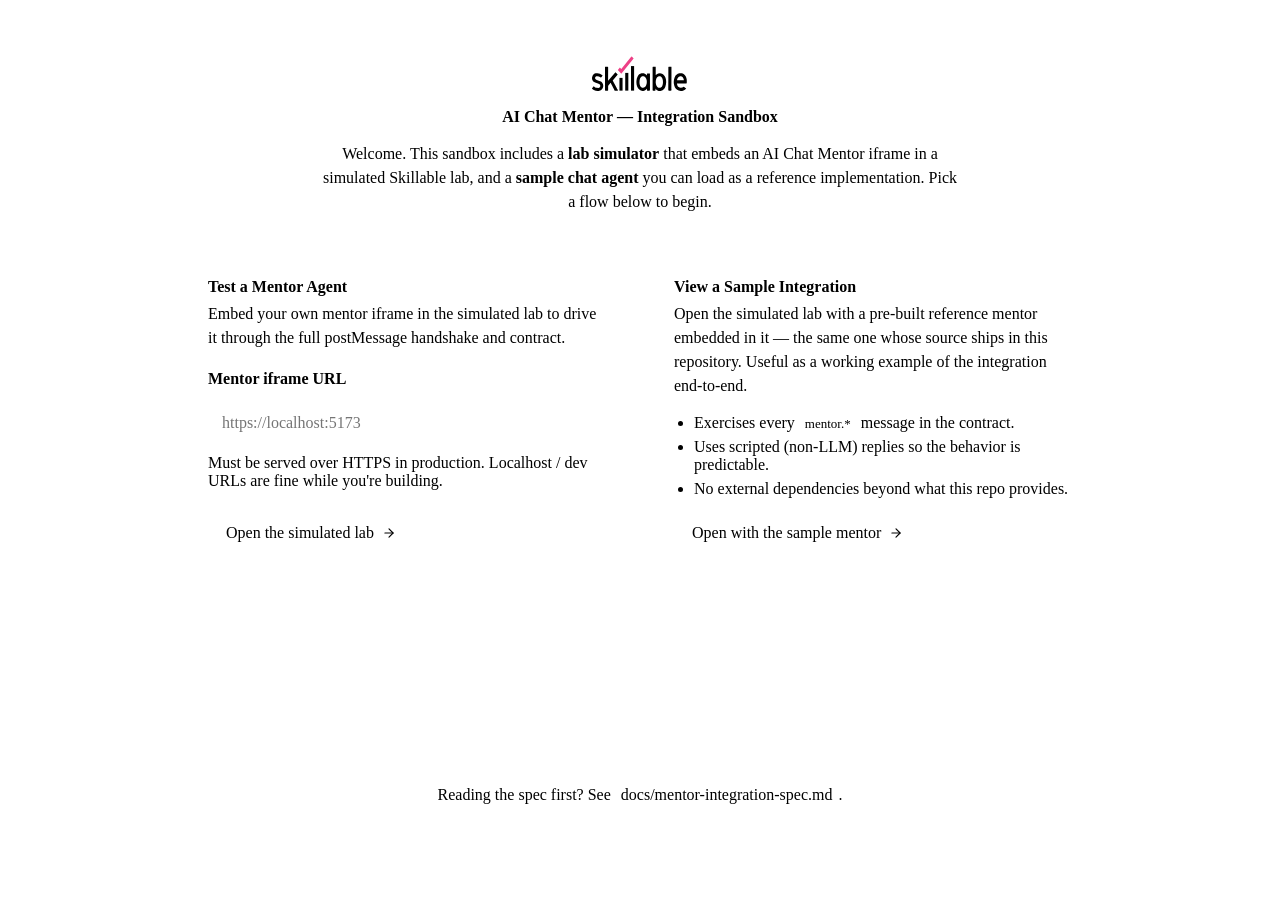
==== src/wwwroot/lab-simulator/lab-simulator.html @ eb8af220 "Initial commit: AI Chat Mentor integration sandbox" ====
<!doctype html>
<html lang="en" data-theme="light">
<head>
  <meta charset="utf-8" />
  <meta name="viewport" content="width=device-width, initial-scale=1" />
  <title>Sample Lab &mdash; AI Chat Mentor Integration Demo</title>

  <link rel="preconnect" href="https://fonts.googleapis.com" />
  <link rel="preconnect" href="https://fonts.gstatic.com" crossorigin />
  <link rel="stylesheet" href="https://fonts.googleapis.com/css2?family=Lora:wght@500;600;700&family=Inter:wght@400;500;600&family=JetBrains+Mono:wght@400;500&display=swap" />

  <link rel="stylesheet" href="../sample-chat-agent/variables-common.css" />
  <link rel="stylesheet" href="lab-simulator.css" />
</head>
<body>
  <div class="lab-shell">

    <!-- ================= TOP BAR ================= -->
    <header class="lab-top">
      <div class="lab-top__left">
        <button type="button" class="lab-top__icon" aria-label="Expand"><svg viewBox="0 0 24 24" width="16" height="16" fill="none" stroke="currentColor" stroke-width="2" stroke-linecap="round" stroke-linejoin="round"><path d="M4 9V4h5"/><path d="M20 9V4h-5"/><path d="M4 15v5h5"/><path d="M20 15v5h-5"/></svg></button>
        <button type="button" class="lab-top__icon" aria-label="Keyboard"><svg viewBox="0 0 24 24" width="16" height="16" fill="none" stroke="currentColor" stroke-width="2" stroke-linecap="round" stroke-linejoin="round"><rect x="2" y="6" width="20" height="12" rx="2"/><path d="M6 10h.01M10 10h.01M14 10h.01M18 10h.01M6 14h12"/></svg></button>
        <button type="button" class="lab-top__icon" aria-label="Clipboard"><svg viewBox="0 0 24 24" width="16" height="16" fill="none" stroke="currentColor" stroke-width="2" stroke-linecap="round" stroke-linejoin="round"><rect x="8" y="3" width="8" height="4" rx="1"/><path d="M8 5H6a2 2 0 0 0-2 2v12a2 2 0 0 0 2 2h12a2 2 0 0 0 2-2V7a2 2 0 0 0-2-2h-2"/></svg></button>

        <nav class="vm-tabs" role="tablist" aria-label="Environments">
          <button type="button" class="vm-tab is-active" role="tab" aria-selected="true">Windows 11</button>
          <button type="button" class="vm-tab"           role="tab" aria-selected="false">Ubuntu 26</button>
        </nav>
      </div>

      <div class="lab-top__right">
        <div class="brand">
          <img class="brand__logo" src="/lab-simulator/skillable-logo.svg" alt="Skillable" width="88" height="33" />
        </div>
        <button type="button" class="exit-lab" id="btn-exit" aria-label="Exit Lab">
          <svg viewBox="0 0 24 24" width="14" height="14" fill="none" stroke="currentColor" stroke-width="2" stroke-linecap="round" stroke-linejoin="round"><line x1="5" y1="5" x2="19" y2="19"/><line x1="19" y1="5" x2="5" y2="19"/></svg>
          <span>Exit Lab</span>
        </button>
      </div>
    </header>

    <!-- ================= BODY ================= -->
    <main class="lab-body">

      <section class="lab-env" aria-label="Live environment">
        <div class="env-canvas" id="env-canvas">
          <!-- Absolute path so this resolves whether served from /lab-simulator/
               or a different mount. A CSS background on .env-canvas acts as
               a fallback while/if the SVG fails to load. -->
          <img src="/lab-simulator/windows-desktop.svg" alt="Windows 11 desktop (mock screenshot)" />
          <div class="env-toast" id="env-toast" role="status" aria-live="polite" hidden>
            <div class="env-toast__title">Sent to environment</div>
            <div class="env-toast__body" id="env-toast-body"></div>
          </div>
        </div>
      </section>

      <div class="lab-splitter" aria-hidden="true"></div>

      <aside class="lab-side" aria-label="Lab side panel">

        <div class="lab-tabs-row">
          <nav class="lab-tabs" role="tablist" aria-label="Lab tabs">
            <button type="button" class="lab-tab is-active" role="tab" aria-selected="true"  aria-controls="tab-instructions" id="tabbtn-instructions" data-tab="instructions">Instructions</button>
            <button type="button" class="lab-tab"           role="tab" aria-selected="false" aria-controls="tab-resources"    id="tabbtn-resources"    data-tab="resources">Resources</button>
            <button type="button" class="lab-tab"           role="tab" aria-selected="false" aria-controls="tab-mentor"       id="tabbtn-mentor"       data-tab="mentor"><span class="lab-tab__label">Mentor</span><span class="tab-badge" id="mentor-badge" hidden>1</span></button>
          </nav>
          <div class="lab-tabs__icons">
            <button type="button" class="icon-btn" id="btn-help"     aria-label="Help"><svg viewBox="0 0 24 24" width="20" height="20" fill="none" stroke="currentColor" stroke-width="2" stroke-linecap="round" stroke-linejoin="round"><circle cx="12" cy="12" r="10"/><path d="M9.09 9a3 3 0 0 1 5.83 1c0 2-3 3-3 3"/><line x1="12" y1="17" x2="12.01" y2="17"/></svg></button>
            <button type="button" class="icon-btn" id="btn-settings" aria-label="Settings"><svg viewBox="0 0 24 24" width="20" height="20" fill="none" stroke="currentColor" stroke-width="2" stroke-linecap="round" stroke-linejoin="round"><circle cx="12" cy="12" r="3"/><path d="M19.4 15a1.65 1.65 0 0 0 .33 1.82l.06.06a2 2 0 0 1-2.83 2.83l-.06-.06a1.65 1.65 0 0 0-1.82-.33 1.65 1.65 0 0 0-1 1.51V21a2 2 0 0 1-4 0v-.09A1.65 1.65 0 0 0 9 19.4a1.65 1.65 0 0 0-1.82.33l-.06.06a2 2 0 0 1-2.83-2.83l.06-.06a1.65 1.65 0 0 0 .33-1.82 1.65 1.65 0 0 0-1.51-1H3a2 2 0 0 1 0-4h.09A1.65 1.65 0 0 0 4.6 9a1.65 1.65 0 0 0-.33-1.82l-.06-.06a2 2 0 0 1 2.83-2.83l.06.06a1.65 1.65 0 0 0 1.82.33H9a1.65 1.65 0 0 0 1-1.51V3a2 2 0 0 1 4 0v.09a1.65 1.65 0 0 0 1 1.51 1.65 1.65 0 0 0 1.82-.33l.06-.06a2 2 0 0 1 2.83 2.83l-.06.06a1.65 1.65 0 0 0-.33 1.82V9a1.65 1.65 0 0 0 1.51 1H21a2 2 0 0 1 0 4h-.09a1.65 1.65 0 0 0-1.51 1z"/></svg></button>
          </div>
        </div>

        <div class="side-body">
          <!-- Instructions: split panel - scrollable body + fixed footer.
               Page body is injected by lab-simulator.js. -->
          <section class="tab-panel tab-panel--split is-active" role="tabpanel" aria-labelledby="tabbtn-instructions" id="tab-instructions">
            <div class="tab-panel__scroll">
              <h1 class="lab-heading" id="lab-title">Sample Lab</h1>
              <div class="lab-page" id="lab-page">
                <!-- Populated by renderCurrentPage() -->
              </div>
              <div class="lab-actions">
                <button type="button" class="button" id="btn-stuck">I&rsquo;m stuck &mdash; ask the mentor</button>
              </div>
            </div>

            <!-- Fixed at the bottom of the Instructions tab (does not scroll) -->
            <div class="nav-row">
              <button type="button" class="nav-btn" id="btn-prev" disabled>
                <svg viewBox="0 0 24 24" width="14" height="14" fill="none" stroke="currentColor" stroke-width="2" stroke-linecap="round" stroke-linejoin="round"><line x1="19" y1="12" x2="5" y2="12"/><polyline points="12 19 5 12 12 5"/></svg>
                <span>Previous</span>
              </button>
              <button type="button" class="nav-btn nav-btn--primary" id="btn-next">
                <span>Next</span>
                <svg viewBox="0 0 24 24" width="14" height="14" fill="none" stroke="currentColor" stroke-width="2" stroke-linecap="round" stroke-linejoin="round"><line x1="5" y1="12" x2="19" y2="12"/><polyline points="12 5 19 12 12 19"/></svg>
              </button>
            </div>
          </section>

          <!-- Resources -->
          <section class="tab-panel" role="tabpanel" aria-labelledby="tabbtn-resources" id="tab-resources" hidden>
            <h1 class="lab-heading">Resources</h1>
            <ul class="resource-list">
              <li><a href="#">PowerShell cheatsheet</a><span class="muted">PDF &middot; 2 pages</span></li>
              <li><a href="#">Windows 11 keyboard shortcuts</a><span class="muted">Web</span></li>
              <li><a href="#">Lab repository</a><span class="muted">Git</span></li>
            </ul>
          </section>

          <!-- Mentor (iframe only; no header/badge) -->
          <section class="tab-panel tab-panel--flush" role="tabpanel" aria-labelledby="tabbtn-mentor" id="tab-mentor" hidden>
            <iframe
              id="mentor-iframe"
              title="AI Chat Mentor"
              src=""
              sandbox="allow-scripts allow-same-origin allow-forms allow-popups"
            ></iframe>
          </section>

          <!-- Settings overlay (opened by the gear icon) -->
          <section class="overlay-panel" id="overlay-settings" hidden>
            <header class="overlay-panel__head">
              <span class="overlay-panel__title">Settings</span>
              <button type="button" class="overlay-panel__close" aria-label="Close settings" data-close-overlay>
                <svg viewBox="0 0 24 24" width="18" height="18" fill="none" stroke="currentColor" stroke-width="2" stroke-linecap="round" stroke-linejoin="round"><line x1="5" y1="5" x2="19" y2="19"/><line x1="19" y1="5" x2="5" y2="19"/></svg>
              </button>
            </header>

            <div class="overlay-panel__body">
              <section class="settings-section">
                <h3 class="settings-section__title">DEVELOPER TOOLS</h3>
                <ul class="settings-list">
                  <li>
                    <svg viewBox="0 0 24 24" width="18" height="18" fill="none" stroke="currentColor" stroke-width="2" stroke-linecap="round" stroke-linejoin="round"><path d="M12 20h9"/><path d="M16.5 3.5a2.121 2.121 0 0 1 3 3L7 19l-4 1 1-4Z"/></svg>
                    <span>Edit Instructions</span>
                  </li>
                  <li>
                    <svg viewBox="0 0 24 24" width="18" height="18" fill="none" stroke="currentColor" stroke-width="2" stroke-linecap="round" stroke-linejoin="round"><circle cx="12" cy="12" r="10"/><polyline points="8 12 11 15 16 9"/></svg>
                    <span>Commit Changes</span>
                  </li>
                  <li>
                    <svg viewBox="0 0 24 24" width="18" height="18" fill="none" stroke="currentColor" stroke-width="2" stroke-linecap="round" stroke-linejoin="round"><path d="M21 15v4a2 2 0 0 1-2 2H5a2 2 0 0 1-2-2v-4"/><polyline points="7 10 12 15 17 10"/><line x1="12" y1="15" x2="12" y2="3"/></svg>
                    <span>Install Integration Service</span>
                  </li>
                </ul>
              </section>

              <hr class="settings-divider" />

              <section class="settings-section">
                <h3 class="settings-section__title">TEXT SIZE</h3>
                <ul class="settings-list settings-list--check" role="radiogroup" aria-label="Text size">
                  <li class="is-selected" data-text-size="standard">
                    <span class="check-mark">&#10003;</span>
                    <span>Standard</span>
                  </li>
                  <li data-text-size="large">
                    <span class="check-mark"></span>
                    <span class="text-lg">Large Text</span>
                  </li>
                  <li data-text-size="xlarge">
                    <span class="check-mark"></span>
                    <span class="text-xl">Extra Large Text</span>
                  </li>
                </ul>
              </section>

              <hr class="settings-divider" />

              <section class="settings-section">
                <h3 class="settings-section__title">COLOR MODE</h3>
                <label class="sr-only" for="color-mode">Color mode</label>
                <div class="select-wrap">
                  <select id="color-mode" class="select">
                    <option value="light">Light</option>
                    <option value="dark">Dark</option>
                    <option value="high-contrast">High Contrast</option>
                  </select>
                  <svg class="select-caret" viewBox="0 0 24 24" width="14" height="14" fill="none" stroke="currentColor" stroke-width="2" stroke-linecap="round" stroke-linejoin="round"><polyline points="6 9 12 15 18 9"/></svg>
                </div>
                <p class="settings-hint">Changing this posts <code>host.theme.change</code> to the Mentor iframe in real time.</p>
              </section>

              <hr class="settings-divider" />

              <section class="settings-section">
                <ul class="settings-list">
                  <li>
                    <svg viewBox="0 0 24 24" width="18" height="18" fill="none" stroke="currentColor" stroke-width="2" stroke-linecap="round" stroke-linejoin="round"><path d="M4 12v8a2 2 0 0 0 2 2h12a2 2 0 0 0 2-2v-8"/><polyline points="16 6 12 2 8 6"/><line x1="12" y1="2" x2="12" y2="15"/></svg>
                    <span>Share</span>
                  </li>
                  <li>
                    <svg viewBox="0 0 24 24" width="18" height="18" fill="none" stroke="currentColor" stroke-width="2" stroke-linecap="round" stroke-linejoin="round"><line x1="5" y1="12" x2="19" y2="12"/><polyline points="12 5 19 12 12 19"/></svg>
                    <span>Transfer</span>
                  </li>
                </ul>
              </section>

              <hr class="settings-divider" />

              <section class="settings-section">
                <h3 class="settings-section__title">SAMPLE HOST</h3>
                <label class="settings-toggle">
                  <input type="checkbox" id="evt-log-toggle" />
                  <span>Show postMessage event log</span>
                </label>
              </section>
            </div>
          </section>

          <!-- Help overlay -->
          <section class="overlay-panel" id="overlay-help" hidden>
            <header class="overlay-panel__head">
              <span class="overlay-panel__title">Help</span>
              <button type="button" class="overlay-panel__close" aria-label="Close help" data-close-overlay>
                <svg viewBox="0 0 24 24" width="18" height="18" fill="none" stroke="currentColor" stroke-width="2" stroke-linecap="round" stroke-linejoin="round"><line x1="5" y1="5" x2="19" y2="19"/><line x1="19" y1="5" x2="5" y2="19"/></svg>
              </button>
            </header>
            <div class="overlay-panel__body">
              <h3 class="settings-section__title">IF YOU&rsquo;RE STUCK</h3>
              <ol class="help-list">
                <li>Re-read the current step in the <strong>Instructions</strong> tab.</li>
                <li>Open the <strong>Mentor</strong> tab and ask a specific question.</li>
                <li>Check the <strong>Resources</strong> tab for references.</li>
                <li>Reach out to your instructor via the support portal.</li>
              </ol>
            </div>
          </section>
        </div>

        <footer class="lab-side__footer">
          <div class="timer" id="lab-timer">7 Hr 58 Min Remaining</div>
        </footer>
      </aside>
    </main>

    <!-- Floating event log (opt-in via Settings). Draggable by its header,
         resizable from any edge or corner via the handles below. -->
    <section class="event-log" id="event-log-panel" hidden>
      <div class="event-log__handle event-log__handle--n"  data-resize="n"></div>
      <div class="event-log__handle event-log__handle--s"  data-resize="s"></div>
      <div class="event-log__handle event-log__handle--e"  data-resize="e"></div>
      <div class="event-log__handle event-log__handle--w"  data-resize="w"></div>
      <div class="event-log__handle event-log__handle--ne" data-resize="ne"></div>
      <div class="event-log__handle event-log__handle--nw" data-resize="nw"></div>
      <div class="event-log__handle event-log__handle--se" data-resize="se"></div>
      <div class="event-log__handle event-log__handle--sw" data-resize="sw"></div>
      <header id="event-log-drag-handle">
        <h2>postMessage event log</h2>
        <button type="button" class="button" id="btn-clear-log">Clear</button>
      </header>
      <div class="event-log__entries" id="event-log" aria-live="polite"></div>
    </section>
  </div>

  <script src="lab-simulator.js"></script>
</body>
</html>
---- src/wwwroot/lab-simulator/lab-simulator.css ----
/* ---------------------------------------------------------------------------
 * Sample host styling — models the Skillable lab shell:
 *   - Dark top strip with compact icons, VM tabs, Skillable brand, Exit Lab
 *   - Large environment pane on the left
 *   - Narrow sidebar on the right with tabs (Instructions, Resources, Mentor),
 *     help + settings icons, tab content, Prev/Next, and countdown timer
 *   - Settings and Help are sidebar-takeover overlays with a green header bar
 *     and uppercase section labels (Color Mode drives theme via postMessage).
 *
 * All theme-reactive surfaces use CSS variables so switching data-theme on
 * <html> re-themes the whole page without touching JS.
 * ------------------------------------------------------------------------- */

*, *::before, *::after { box-sizing: border-box; }

html, body {
  margin: 0; padding: 0;
  height: 100%;
  width: 100%;
  /* The shell sizes itself to the viewport; any overflow should be handled
     by the inner scrollable regions (tab panels, overlays, env canvas),
     not by the outer page. */
  overflow: hidden;
  font-family: var(--body-font-family);
  font-size: var(--font-size-body-sm);
  color: var(--text-primary);
  background: var(--background-default);
  -webkit-font-smoothing: antialiased;
}

:focus-visible {
  outline: solid 3px var(--accent-main);
  outline-offset: 1px;
}

.sr-only {
  position: absolute;
  width: 1px; height: 1px;
  padding: 0; margin: -1px;
  overflow: hidden;
  clip: rect(0, 0, 0, 0);
  border: 0;
}

/* ---- Shell --------------------------------------------------------------- */
.lab-shell {
  display: grid;
  grid-template-rows: 44px 1fr;
  height: 100vh;
  background: var(--background-default);
}

/* ---- Top bar ------------------------------------------------------------- */
.lab-top {
  display: grid;
  grid-template-columns: 1fr 420px;
  background: #141414;
  color: #EDEDED;
  border-bottom: 1px solid #000;
  height: 44px;
}
.lab-top__left {
  display: flex;
  align-items: stretch;
  gap: 2px;
  padding-left: 6px;
  overflow: hidden;
}
.lab-top__icon {
  background: transparent;
  border: none;
  color: #DADADA;
  width: 36px;
  display: grid;
  place-items: center;
  cursor: pointer;
  border-radius: 6px;
}
.lab-top__icon:hover { background: #2A2A2A; color: #FFFFFF; }

.vm-tabs {
  display: flex;
  align-items: stretch;
  gap: 0;
  margin-left: 8px;
  overflow-x: auto;
  scrollbar-width: none;
}
.vm-tabs::-webkit-scrollbar { display: none; }
.vm-tab {
  background: transparent;
  border: none;
  color: #CFCFCF;
  font-family: var(--body-font-family);
  font-size: var(--font-size-body-sm);
  font-weight: 500;
  padding: 0 18px;
  cursor: pointer;
  border-bottom: 2px solid transparent;
  white-space: nowrap;
  position: relative;
  height: 100%;
}
.vm-tab:hover { color: #FFFFFF; }
.vm-tab.is-active {
  color: #FFFFFF;
  border-bottom-color: var(--accent-main);
  font-weight: 600;
}

.lab-top__right {
  display: flex;
  align-items: center;
  justify-content: space-between;
  padding: 0 16px 0 20px;
  background: #141414;
}
.brand {
  display: inline-flex;
  align-items: center;
  gap: 6px;
}
.brand__logo {
  display: block;
  height: 26px;
  width: auto;
}
.exit-lab {
  background: transparent;
  border: none;
  color: #FFFFFF;
  font-family: var(--body-font-family);
  font-size: var(--font-size-body-sm);
  font-weight: 500;
  display: inline-flex;
  align-items: center;
  gap: 6px;
  padding: 6px 8px;
  border-radius: 6px;
  cursor: pointer;
}
.exit-lab:hover { background: #2A2A2A; }

/* ---- Body ---------------------------------------------------------------- */
.lab-body {
  display: grid;
  grid-template-columns: 1fr 6px 420px;
  /* Explicit single row that fills the shell's body row. Without this the
     implicit row collapses to content height and the env panel is ~0 tall. */
  grid-template-rows: minmax(0, 1fr);
  min-height: 0;
  background: var(--background-default);
}
@media (max-width: 1024px) {
  .lab-top  { grid-template-columns: 1fr 340px; }
  .lab-body { grid-template-columns: 1fr 6px 340px; }
}

/* ---- Environment -------------------------------------------------------- */
.lab-env {
  /* Gradient fallback that vaguely resembles a Windows 11 wallpaper, so this
     pane always shows SOMETHING even if windows-desktop.svg fails to load. */
  background:
    radial-gradient(ellipse at 50% 55%, #5A8FE0 0%, #2A5AA8 45%, #0E1F3C 100%);
  position: relative;
  overflow: hidden;
  min-height: 0;
}
.env-canvas {
  position: relative;
  width: 100%;
  height: 100%;
  min-height: 0;
}
.env-canvas img {
  width: 100%;
  height: 100%;
  object-fit: cover;
  display: block;
  user-select: none;
}
.env-canvas.is-flash::after {
  content: "";
  position: absolute; inset: 0;
  box-shadow: inset 0 0 0 0 var(--accent-main);
  animation: env-flash 700ms ease-out 1;
  pointer-events: none;
}
@keyframes env-flash {
  0%   { box-shadow: inset 0 0 0 6px var(--accent-main); }
  100% { box-shadow: inset 0 0 0 0 var(--accent-main); }
}

.env-toast {
  position: absolute;
  left: 16px; bottom: 16px;
  max-width: 60%;
  padding: 10px 14px;
  background: rgba(20, 20, 20, 0.92);
  color: #FFFFFF;
  border-left: 4px solid var(--accent-main);
  border-radius: var(--border-radius);
  box-shadow: 0 8px 24px rgba(0,0,0,0.35);
  font-family: var(--body-font-family);
  font-size: var(--font-size-caption);
  animation: toast-in 180ms ease-out;
}
.env-toast__title { font-weight: 600; color: var(--accent-main); margin-bottom: 2px; }
.env-toast__body  { font-family: var(--mono-font-family); color: #E0E0E0; word-break: break-word; }
@keyframes toast-in {
  from { opacity: 0; transform: translateY(6px); }
  to   { opacity: 1; transform: translateY(0); }
}

/* ---- Splitter ----------------------------------------------------------- */
.lab-splitter {
  background: var(--divider);
  cursor: col-resize;
  position: relative;
}
.lab-splitter::before {
  content: "";
  position: absolute;
  left: 50%; top: 50%;
  transform: translate(-50%, -50%);
  width: 2px; height: 32px;
  border-radius: 2px;
  background: var(--text-light);
  opacity: 0.55;
  box-shadow: -4px 0 0 var(--text-light), 4px 0 0 var(--text-light);
}

/* ---- Sidebar ------------------------------------------------------------ */
.lab-side {
  background: var(--background-default);
  border-left: 1px solid var(--divider);
  display: grid;
  grid-template-rows: auto 1fr auto;
  min-height: 0;
  position: relative;
}

.lab-tabs-row {
  display: flex;
  align-items: stretch;
  justify-content: space-between;
  border-bottom: 1px solid var(--divider);
  padding-right: 6px;
  background: var(--background-default);
}
.lab-tabs { display: flex; gap: 0; }
.lab-tab {
  background: transparent;
  border: none;
  border-bottom: 2px solid transparent;
  padding: 14px 16px;
  font-family: var(--body-font-family);
  font-size: var(--font-size-body-sm);
  font-weight: 500;
  color: var(--text-secondary);
  cursor: pointer;
  margin-bottom: -1px;
  display: inline-flex;
  align-items: center;
  gap: 6px;
  position: relative;
}
.lab-tab:hover { color: var(--text-primary); border-bottom-color: var(--text-light); }
.lab-tab.is-active {
  color: var(--text-primary);
  font-weight: 600;
  border-bottom-color: var(--primary-main);
}
.tab-badge {
  display: inline-block;
  min-width: 18px; height: 18px;
  padding: 0 5px;
  background: var(--accent-main);
  color: var(--accent-contrast);
  border-radius: 9px;
  font-size: 11px;
  font-weight: 600;
  line-height: 18px;
  text-align: center;
}
.lab-tabs__icons { display: inline-flex; align-items: center; gap: 2px; }
.icon-btn {
  width: 36px; height: 36px;
  border: none;
  background: transparent;
  border-radius: 6px;
  color: var(--primary-main);
  display: grid;
  place-items: center;
  cursor: pointer;
}
.icon-btn:hover { background: var(--background-contrast-sm); color: var(--primary-dark); }

/* ---- Tab panel area (relative so overlays can sit on top) --------------- */
.side-body {
  position: relative;
  min-height: 0;
  overflow: hidden;
  display: flex;
  flex-direction: column;
}
.tab-panel {
  padding: 24px 28px;
  overflow-y: auto;
  display: none;
  flex: 1 1 auto;
  min-height: 0;
}
.tab-panel.is-active { display: block; }

/* Flush variant: no padding, uses flex-column layout so child iframes can
   grow to fill the panel. Specificity of .tab-panel.tab-panel--flush.is-active
   (0,3,0) beats .tab-panel.is-active (0,2,0) so there's no source-order
   dependency. */
.tab-panel--flush { padding: 0; flex-direction: column; }
.tab-panel.tab-panel--flush.is-active { display: flex; }

/* Split variant: scrollable top area + fixed-footer region (used by the
   Instructions tab so Previous/Next don't scroll away). */
.tab-panel--split { padding: 0; flex-direction: column; overflow: hidden; }
.tab-panel.tab-panel--split.is-active { display: flex; }
.tab-panel__scroll {
  flex: 1 1 auto;
  overflow-y: auto;
  padding: 24px 28px;
  min-height: 0;
}
.tab-panel--split .nav-row {
  flex: 0 0 auto;
  margin: 0;
  padding: 14px 28px 18px 28px;
  background: var(--background-default);
  border-top: 1px solid var(--divider);
}

/* Instructions content */
.lab-heading {
  font-family: var(--heading-font-family);
  font-size: var(--font-size-heading-sm);
  font-weight: 500;
  color: var(--text-primary);
  margin: 0 0 16px 0;
  line-height: 1.2;
}
.lab-body-text {
  color: var(--text-primary);
  font-size: var(--font-size-body-sm);
  line-height: 1.5;
  margin: 0 0 20px 0;
}

/* ---- Instructions page content ------------------------------------------ */
.lab-page { color: var(--text-primary); font-size: var(--font-size-body-sm); line-height: 1.55; }
.lab-page h1,
.lab-page h2 {
  font-family: var(--heading-font-family);
  font-size: var(--font-size-heading-xs);
  font-weight: 600;
  margin: 0 0 4px 0;
  color: var(--text-primary);
  line-height: 1.2;
}
.lab-page h3 {
  font-family: var(--heading-font-family);
  font-size: var(--font-size-body-md);
  font-weight: 600;
  margin: 16px 0 4px 0;
  color: var(--text-primary);
}
.lab-page__meta {
  font-size: var(--font-size-caption);
  color: var(--text-light);
  margin-bottom: 14px;
  text-transform: uppercase;
  letter-spacing: 0.06em;
}
.lab-page p { margin: 0 0 10px 0; }
.lab-page ul, .lab-page ol { margin: 0 0 12px 0; padding-left: 22px; display: flex; flex-direction: column; gap: 4px; }
.lab-page code {
  font-family: var(--mono-font-family);
  background: var(--background-contrast-sm);
  padding: 1px 6px;
  border-radius: 4px;
  font-size: 13px;
}
.lab-page pre {
  background: var(--background-contrast-sm);
  border: 1px solid var(--divider);
  border-radius: var(--border-radius);
  padding: 10px 12px;
  margin: 0 0 12px 0;
  overflow-x: auto;
}
.lab-page pre code { background: transparent; border: none; padding: 0; font-size: 13px; line-height: 1.5; }
.lab-actions { display: flex; gap: 8px; margin: 18px 0 4px 0; flex-wrap: wrap; }

/* Resource list */
.resource-list { list-style: none; margin: 0; padding: 0; display: flex; flex-direction: column; gap: 8px; }
.resource-list li {
  display: flex; align-items: center; justify-content: space-between; gap: 8px;
  padding: 10px 12px;
  border: 1px solid var(--divider);
  border-radius: var(--border-radius);
  background: var(--background-contrast-xs);
}
.resource-list a { color: var(--primary-main); text-decoration: none; font-weight: 500; }
.resource-list a:hover { text-decoration: underline; }
.muted { color: var(--text-light); font-size: var(--font-size-caption); }

/* Mentor iframe header + frame */
.mentor-panel__header {
  padding: 10px 14px;
  border-bottom: 1px solid var(--divider);
  display: flex;
  align-items: center;
  justify-content: space-between;
  background: var(--background-contrast-xs);
  font-family: var(--heading-font-family);
}
#mentor-iframe {
  flex: 1 1 auto;
  width: 100%;
  border: none;
  background: var(--background-default);
  min-height: 0;
}

.chip {
  padding: 2px 10px;
  border-radius: 4px;
  font-size: var(--font-size-caption);
  font-weight: 500;
  border: 1px solid var(--divider);
  color: var(--text-secondary);
  font-family: var(--body-font-family);
}
.chip.is-connected { color: var(--primary-main); border-color: var(--primary-main); }

/* ---- Overlay panels (Settings / Help) ----------------------------------- */
/*
 * Overlay panels sit on top of the tab-panel area. They match the look of
 * the Skillable Studio settings panel: a prominent green header bar with the
 * panel title and a close (X), then a scrollable body with uppercase green
 * section titles.
 */
.overlay-panel {
  position: absolute;
  inset: 0;
  display: flex;
  flex-direction: column;
  background: var(--background-default);
  z-index: 5;
}
.overlay-panel[hidden] { display: none; }

.overlay-panel__head {
  flex: 0 0 auto;
  height: 48px;
  background: var(--primary-main);
  color: var(--primary-contrast);
  display: flex;
  align-items: center;
  justify-content: space-between;
  padding: 0 16px;
  border-radius: 0;
}
.overlay-panel__title {
  font-family: var(--heading-font-family);
  font-weight: 600;
  font-size: var(--font-size-body-md);
}
.overlay-panel__close {
  background: transparent;
  border: none;
  color: var(--primary-contrast);
  width: 32px;
  height: 32px;
  border-radius: 6px;
  cursor: pointer;
  display: grid;
  place-items: center;
}
.overlay-panel__close:hover { background: rgba(255,255,255,0.15); }

.overlay-panel__body {
  flex: 1 1 auto;
  overflow-y: auto;
  padding: 20px 24px 28px 24px;
  color: var(--text-primary);
}

.settings-section { margin-bottom: 8px; }
.settings-section__title {
  font-family: var(--overline-font-family);
  font-weight: 600;
  font-size: var(--font-size-overline);
  letter-spacing: 0.08em;
  text-transform: uppercase;
  color: var(--primary-main);
  margin: 4px 0 10px 0;
}

.settings-list { list-style: none; margin: 0; padding: 0; }
.settings-list li {
  display: flex;
  align-items: center;
  gap: 10px;
  padding: 10px 4px;
  color: var(--text-primary);
  font-size: var(--font-size-body-sm);
  font-weight: 500;
  cursor: default;
  border-radius: 6px;
}
.settings-list li svg { color: var(--primary-main); }
.settings-list li:hover { background: var(--background-contrast-xs); }

.settings-list--check .check-mark {
  display: inline-block;
  width: 18px;
  color: var(--primary-main);
  font-weight: 700;
  text-align: center;
}
.settings-list--check li { cursor: pointer; }
.settings-list--check li:not(.is-selected) .check-mark { opacity: 0; }
.text-lg { font-size: var(--font-size-body-md); }
.text-xl { font-size: var(--font-size-body-lg); }

.settings-divider {
  border: none;
  border-top: 1px solid var(--primary-main);
  opacity: 0.4;
  margin: 16px 0;
}

/* Select */
.select-wrap {
  position: relative;
  display: block;
  margin-top: 2px;
}
.select {
  width: 100%;
  appearance: none;
  -webkit-appearance: none;
  background: var(--background-default);
  color: var(--text-primary);
  border: 1px solid var(--primary-main);
  border-radius: var(--border-radius);
  padding: 10px 36px 10px 14px;
  font-family: var(--body-font-family);
  font-size: var(--font-size-body-sm);
  font-weight: 500;
  cursor: pointer;
}
.select:focus { outline: solid 3px var(--accent-main); outline-offset: 1px; }
.select-caret {
  position: absolute;
  right: 12px;
  top: 50%;
  transform: translateY(-50%);
  color: var(--primary-main);
  pointer-events: none;
}

.settings-hint {
  margin: 10px 0 0 0;
  font-size: var(--font-size-caption);
  color: var(--text-light);
}
.settings-hint code {
  font-family: var(--mono-font-family);
  background: var(--background-contrast-sm);
  padding: 1px 6px;
  border-radius: 4px;
  font-size: 11px;
}

.settings-toggle {
  display: flex;
  align-items: center;
  gap: 10px;
  cursor: pointer;
  padding: 6px 0;
  font-size: var(--font-size-body-sm);
}
.settings-toggle input { accent-color: var(--primary-main); width: 16px; height: 16px; }

.help-list { padding-left: 20px; display: flex; flex-direction: column; gap: 8px; color: var(--text-primary); }

/* ---- Sidebar footer (Prev/Next + timer) --------------------------------- */
.lab-side__footer {
  border-top: 1px solid var(--divider);
  padding: 14px 28px 18px 28px;
  background: var(--background-default);
}
.nav-row {
  display: grid;
  grid-template-columns: 1fr 1fr;
  gap: 10px;
}
.nav-btn {
  padding: 10px 16px;
  font-family: var(--body-font-family);
  font-size: var(--font-size-body-sm);
  font-weight: 500;
  border: 1px solid var(--primary-main);
  border-radius: var(--border-radius);
  background: transparent;
  color: var(--primary-main);
  cursor: pointer;
  display: inline-flex;
  align-items: center;
  justify-content: center;
  gap: 8px;
}
.nav-btn:hover:not(:disabled) { background: var(--accent-light); color: var(--accent-dark); }
.nav-btn:disabled { opacity: 0.4; cursor: not-allowed; }
.nav-btn--primary {
  background: var(--primary-main);
  color: var(--primary-contrast);
}
.nav-btn--primary:hover:not(:disabled) {
  background: var(--primary-dark);
  color: var(--primary-contrast);
  border-color: var(--primary-dark);
}
.timer {
  color: var(--text-secondary);
  font-size: var(--font-size-caption);
  text-align: left;
}

/* ---- Buttons ------------------------------------------------------------ */
.button {
  padding: 6px 16px;
  font-size: var(--font-size-body-sm);
  line-height: 20px;
  color: var(--text-primary);
  font-weight: 500;
  font-family: var(--body-font-family);
  border-radius: var(--border-radius);
  border: 1px solid var(--divider);
  background: var(--background-default);
  cursor: pointer;
  transition: background-color 150ms ease, border-color 150ms ease;
}
.button:hover { background: var(--accent-light); border-color: var(--primary-main); color: var(--accent-dark); }
.button.primary { background: var(--primary-main); border-color: var(--primary-main); color: var(--primary-contrast); }
.button.primary:hover { background: var(--primary-dark); border-color: var(--primary-dark); color: var(--primary-contrast); }

/* ---- Event log (floating, opt-in from Settings) -------------------------
 * Initially anchored bottom-left. Draggable from the header. Resizable from
 * all four edges + four corners via the 8 invisible handle children.
 * After the first drag or resize, JS switches the panel to explicit
 * top/left/width/height pixels so it stays wherever the user put it.
 */
.event-log {
  position: fixed;
  left: 16px;
  bottom: 16px;
  width: 520px;
  height: 320px;
  min-width: 320px;
  min-height: 180px;
  max-width: calc(100vw - 32px);
  max-height: calc(100vh - 88px);
  background: var(--background-contrast-xs);
  border: 1px solid var(--divider);
  border-radius: var(--border-radius);
  box-shadow: 0 12px 30px rgba(0,0,0,0.18);
  z-index: 40;
  display: flex;
  flex-direction: column;
  overflow: hidden;
}
.event-log > header {
  flex: 0 0 auto;
  display: flex;
  align-items: center;
  justify-content: space-between;
  padding: 10px 14px;
  border-bottom: 1px solid var(--divider);
  background: var(--background-default);
  cursor: grab;
  user-select: none;
}
.event-log.is-dragging > header { cursor: grabbing; }
.event-log.is-dragging,
.event-log.is-resizing { user-select: none; }

/* Invisible drag-resize handles. Slightly bleed past the panel border so
   they're easy to grab. */
.event-log__handle {
  position: absolute;
  z-index: 1;
  background: transparent;
}
.event-log__handle--n  { top: -4px;    left: 10px;  right: 10px; height: 8px;  cursor: ns-resize; }
.event-log__handle--s  { bottom: -4px; left: 10px;  right: 10px; height: 8px;  cursor: ns-resize; }
.event-log__handle--e  { top: 10px; bottom: 10px;   right: -4px; width: 8px;   cursor: ew-resize; }
.event-log__handle--w  { top: 10px; bottom: 10px;   left: -4px;  width: 8px;   cursor: ew-resize; }
.event-log__handle--ne { top: -4px;    right: -4px; width: 14px; height: 14px; cursor: nesw-resize; }
.event-log__handle--nw { top: -4px;    left: -4px;  width: 14px; height: 14px; cursor: nwse-resize; }
.event-log__handle--se { bottom: -4px; right: -4px; width: 14px; height: 14px; cursor: nwse-resize; }
.event-log__handle--sw { bottom: -4px; left: -4px;  width: 14px; height: 14px; cursor: nesw-resize; }
.event-log h2 {
  margin: 0;
  font-family: var(--heading-font-family);
  font-size: var(--font-size-body-md);
}

.event-log__entries {
  flex: 1 1 auto;
  min-height: 0;
  overflow-y: auto;
  padding: 4px 14px 14px 14px;
  font-family: var(--mono-font-family);
  font-size: 12px;
  line-height: 1.5;
  color: var(--text-secondary);
}
.event-log__entry {
  padding: 10px 0;
  border-bottom: 1px dashed var(--divider);
}
.event-log__entry:last-child { border-bottom: none; }
.event-log__head {
  display: flex;
  align-items: baseline;
  gap: 8px;
  flex-wrap: wrap;
  margin-bottom: 4px;
  color: var(--text-primary);
}
.event-log__time {
  font-weight: 600;
  color: var(--text-light);
}
.event-log__dir {
  font-weight: 600;
  color: var(--text-primary);
}
.event-log__type {
  font-weight: 500;
  color: var(--primary-main);
}
.event-log__payload {
  display: block;
  white-space: pre-wrap;
  word-break: break-word;
  color: var(--text-secondary);
  background: var(--background-default);
  border: 1px solid var(--divider);
  border-radius: 4px;
  padding: 6px 8px;
  font-family: var(--mono-font-family);
  font-size: 11.5px;
  line-height: 1.45;
}
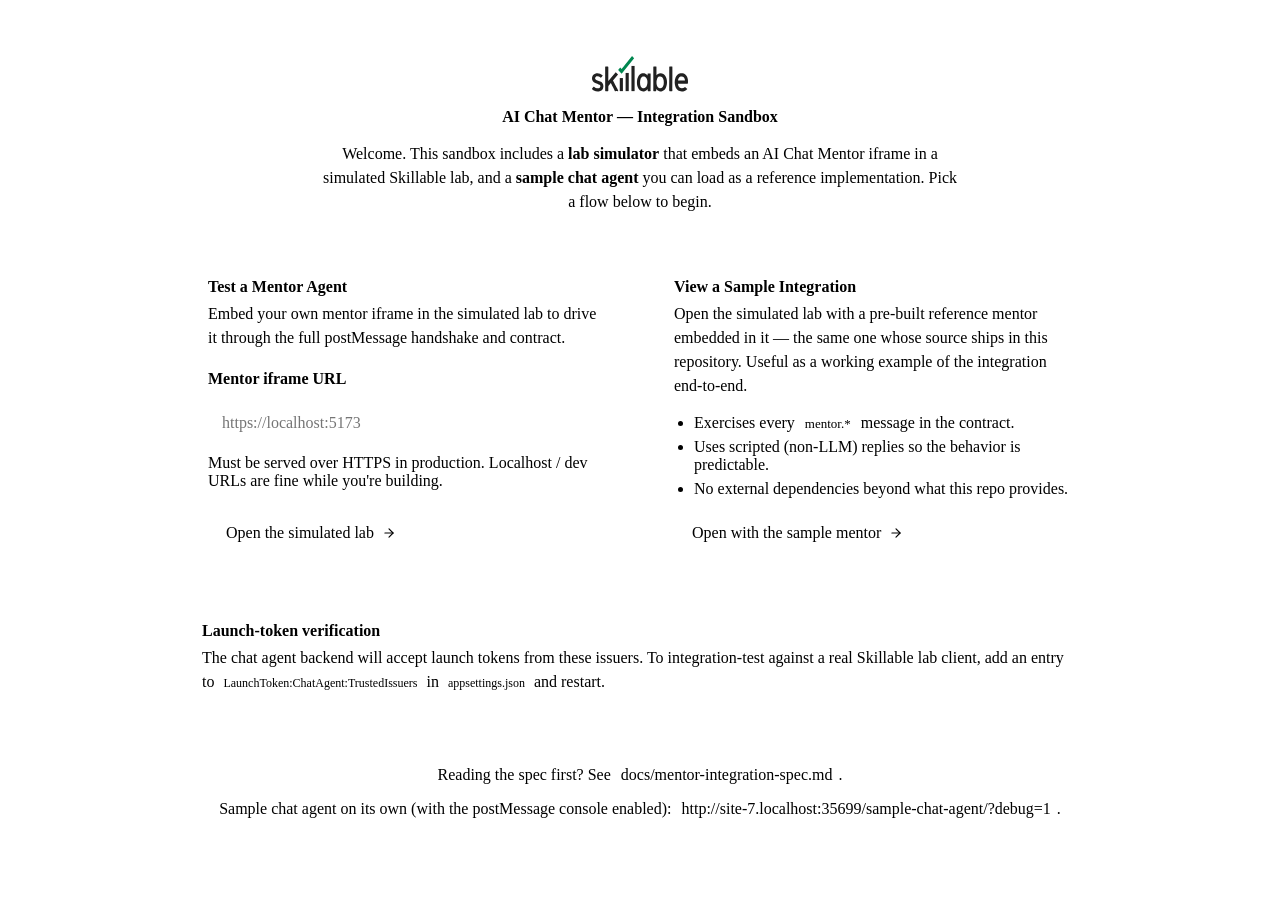
==== commit 2e22d3be: "feat(sample-chat): high contrast mode and the lab theme's colors The spec's theme gains "highcontras" ====
--- a/src/wwwroot/lab-simulator/lab-simulator.html
+++ b/src/wwwroot/lab-simulator/lab-simulator.html
@@ -175,7 +175,7 @@
                   <select id="color-mode" class="select">
                     <option value="light">Light</option>
                     <option value="dark">Dark</option>
-                    <option value="high-contrast">High Contrast</option>
+                    <option value="highcontrast">High Contrast</option>
                   </select>
                   <svg class="select-caret" viewBox="0 0 24 24" width="14" height="14" fill="none" stroke="currentColor" stroke-width="2" stroke-linecap="round" stroke-linejoin="round"><polyline points="6 9 12 15 18 9"/></svg>
                 </div>
--- a/src/wwwroot/lab-simulator/lab-simulator.css
+++ b/src/wwwroot/lab-simulator/lab-simulator.css
@@ -189,6 +189,13 @@
 @keyframes env-flash {
   0%   { box-shadow: inset 0 0 0 6px var(--accent-main); }
   100% { box-shadow: inset 0 0 0 0 var(--accent-main); }
+}
+
+.sim-pointer {
+  outline: 2px solid var(--accent-main);
+  outline-offset: 3px;
+  border-radius: 3px;
+  background: rgba(255, 213, 79, 0.35);
 }
 
 .env-toast {
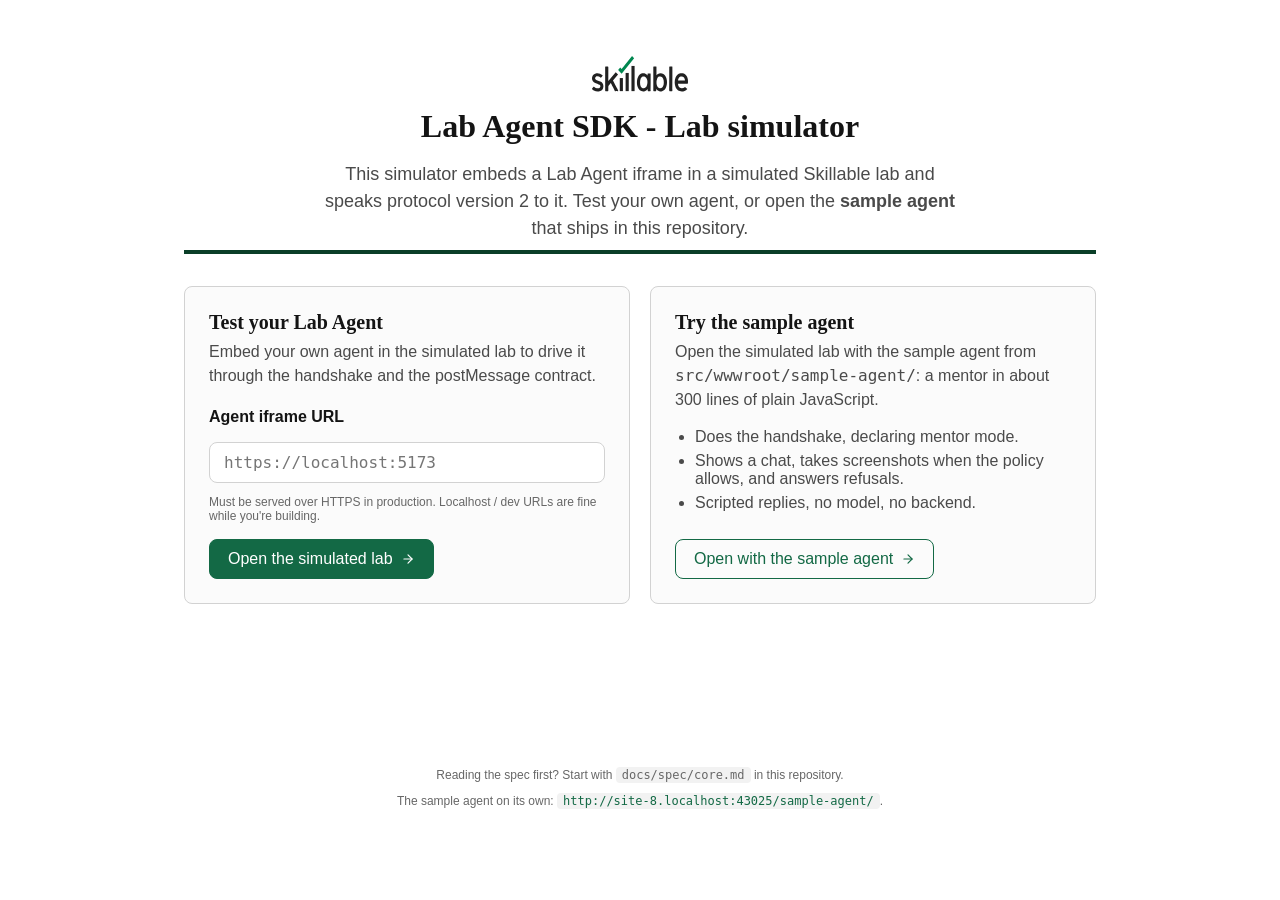
==== commit bc205a79: "Lab Agent SDK: the Lab Agent specification, a lab simulator and a sample agent Co-Authored-By: Claud" ====
--- a/src/wwwroot/lab-simulator/lab-simulator.html
+++ b/src/wwwroot/lab-simulator/lab-simulator.html
@@ -3,13 +3,13 @@
 <head>
   <meta charset="utf-8" />
   <meta name="viewport" content="width=device-width, initial-scale=1" />
-  <title>Sample Lab &mdash; AI Chat Mentor Integration Demo</title>
+  <title>Sample Lab - Lab Agent simulator</title>
 
   <link rel="preconnect" href="https://fonts.googleapis.com" />
   <link rel="preconnect" href="https://fonts.gstatic.com" crossorigin />
   <link rel="stylesheet" href="https://fonts.googleapis.com/css2?family=Lora:wght@500;600;700&family=Inter:wght@400;500;600&family=JetBrains+Mono:wght@400;500&display=swap" />
 
-  <link rel="stylesheet" href="../sample-chat-agent/variables-common.css" />
+  <link rel="stylesheet" href="../shared/variables-common.css" />
   <link rel="stylesheet" href="lab-simulator.css" />
 </head>
 <body>
@@ -63,7 +63,7 @@
           <nav class="lab-tabs" role="tablist" aria-label="Lab tabs">
             <button type="button" class="lab-tab is-active" role="tab" aria-selected="true"  aria-controls="tab-instructions" id="tabbtn-instructions" data-tab="instructions">Instructions</button>
             <button type="button" class="lab-tab"           role="tab" aria-selected="false" aria-controls="tab-resources"    id="tabbtn-resources"    data-tab="resources">Resources</button>
-            <button type="button" class="lab-tab"           role="tab" aria-selected="false" aria-controls="tab-mentor"       id="tabbtn-mentor"       data-tab="mentor"><span class="lab-tab__label">Mentor</span><span class="tab-badge" id="mentor-badge" hidden>1</span></button>
+            <button type="button" class="lab-tab"           role="tab" aria-selected="false" aria-controls="tab-mentor"       id="tabbtn-mentor"       data-tab="mentor"><span class="lab-tab__label">Lab Agent</span><span class="tab-badge" id="mentor-badge" hidden>1</span></button>
           </nav>
           <div class="lab-tabs__icons">
             <button type="button" class="icon-btn" id="btn-help"     aria-label="Help"><svg viewBox="0 0 24 24" width="20" height="20" fill="none" stroke="currentColor" stroke-width="2" stroke-linecap="round" stroke-linejoin="round"><circle cx="12" cy="12" r="10"/><path d="M9.09 9a3 3 0 0 1 5.83 1c0 2-3 3-3 3"/><line x1="12" y1="17" x2="12.01" y2="17"/></svg></button>
@@ -81,7 +81,7 @@
                 <!-- Populated by renderCurrentPage() -->
               </div>
               <div class="lab-actions">
-                <button type="button" class="button" id="btn-stuck">I&rsquo;m stuck &mdash; ask the mentor</button>
+                <button type="button" class="button" id="btn-stuck">I&rsquo;m stuck - ask the Lab Agent</button>
               </div>
             </div>
 
@@ -108,11 +108,11 @@
             </ul>
           </section>
 
-          <!-- Mentor (iframe only; no header/badge) -->
+          <!-- Lab Agent (iframe only; no header/badge) -->
           <section class="tab-panel tab-panel--flush" role="tabpanel" aria-labelledby="tabbtn-mentor" id="tab-mentor" hidden>
             <iframe
               id="mentor-iframe"
-              title="AI Chat Mentor"
+              title="Lab Agent"
               src=""
               sandbox="allow-scripts allow-same-origin allow-forms allow-popups"
             ></iframe>
@@ -179,7 +179,7 @@
                   </select>
                   <svg class="select-caret" viewBox="0 0 24 24" width="14" height="14" fill="none" stroke="currentColor" stroke-width="2" stroke-linecap="round" stroke-linejoin="round"><polyline points="6 9 12 15 18 9"/></svg>
                 </div>
-                <p class="settings-hint">Changing this posts <code>host.theme.change</code> to the Mentor iframe in real time.</p>
+                <p class="settings-hint">Changing this posts <code>host.session.theme</code> to the Lab Agent iframe in real time.</p>
               </section>
 
               <hr class="settings-divider" />
@@ -195,6 +195,23 @@
                     <span>Transfer</span>
                   </li>
                 </ul>
+              </section>
+
+              <hr class="settings-divider" />
+
+              <section class="settings-section">
+                <h3 class="settings-section__title">LAB AGENT POLICY</h3>
+                <label class="sr-only" for="agent-policy">Lab Agent policy</label>
+                <div class="select-wrap">
+                  <select id="agent-policy" class="select">
+                    <option value="ask">Learner: acts in the environment, asks first</option>
+                    <option value="actInEnvironment">Learner: acts in the environment, no asking</option>
+                    <option value="lookOnly">Learner: look and show only</option>
+                    <option value="nothing">Learner: no console access</option>
+                  </select>
+                  <svg class="select-caret" viewBox="0 0 24 24" width="14" height="14" fill="none" stroke="currentColor" stroke-width="2" stroke-linecap="round" stroke-linejoin="round"><polyline points="6 9 12 15 18 9"/></svg>
+                </div>
+                <p class="settings-hint">The policy sent in <code>host.session.init.agent.policy</code>. Changing it reloads the lab, so the agent hears it in a new handshake.</p>
               </section>
 
               <hr class="settings-divider" />
@@ -221,7 +238,7 @@
               <h3 class="settings-section__title">IF YOU&rsquo;RE STUCK</h3>
               <ol class="help-list">
                 <li>Re-read the current step in the <strong>Instructions</strong> tab.</li>
-                <li>Open the <strong>Mentor</strong> tab and ask a specific question.</li>
+                <li>Open the <strong>Lab Agent</strong> tab and ask a specific question.</li>
                 <li>Check the <strong>Resources</strong> tab for references.</li>
                 <li>Reach out to your instructor via the support portal.</li>
               </ol>
--- a/src/wwwroot/shared/variables-common.css
+++ b/src/wwwroot/shared/variables-common.css
@@ -0,0 +1,99 @@
+/*
+ * variables-common.css
+ *
+ * The design tokens the lab simulator and the sample agent share: the
+ * palette, fonts and sizes of docs/spec/core.md section 13, keyed off the
+ * data-theme attribute on the document root (light, dark, highcontrast).
+ */
+
+:root,
+:root[data-theme="light"] {
+  --primary-main:           #136945;
+  --primary-dark:           #0A3E28;
+  --primary-soft:           #DFF0EB;
+  --primary-contrast:       #FFFFFF;
+
+  --accent-main:            #00CA72;
+  --accent-dark:            #00954D;
+  --accent-light:           #E0FFF1;
+  --accent-contrast:        #141414;
+
+  --background-default:     #FFFFFF;
+  --background-contrast-xs: #FBFBFB;
+  --background-contrast-sm: #F2F2F2;
+
+  --text-primary:           #141414;
+  --text-secondary:         #4A4A4A;
+  --text-light:             #676767;
+
+  --divider:                #D2D2D2;
+
+  --error-main:             #D32F2F;
+  --warning-main:           #FFA726;
+  --success-main:           #2E7D32;
+
+  --border-radius:          8px;
+
+  --heading-font-family:    'Lora', Georgia, serif;
+  --body-font-family:       'Inter', -apple-system, BlinkMacSystemFont, 'Segoe UI', sans-serif;
+  --overline-font-family:   'Inter', -apple-system, BlinkMacSystemFont, 'Segoe UI', sans-serif;
+  --mono-font-family:       'JetBrains Mono', 'Consolas', monospace;
+
+  --font-size-heading-md:   32px;
+  --font-size-heading-sm:   24px;
+  --font-size-heading-xs:   20px;
+  --font-size-body-lg:      20px;
+  --font-size-body-md:      18px;
+  --font-size-body-sm:      16px;
+  --font-size-body-xs:      14px;
+  --font-size-caption:      12px;
+  --font-size-overline:     12px;
+}
+
+:root[data-theme="dark"] {
+  --primary-main:           #00CA72;
+  --primary-dark:           #00954D;
+  --primary-soft:           #E0FFF1;
+  --primary-contrast:       #FFFFFF;
+
+  --accent-main:            #00CA72;
+  --accent-dark:            #00954D;
+  --accent-light:           #E0FFF1;
+  --accent-contrast:        #141414;
+
+  --background-default:     #141414;
+  --background-contrast-xs: #1D1D1D;
+  --background-contrast-sm: #333333;
+
+  --text-primary:           #FFFFFF;
+  --text-secondary:         #E7E7E7;
+  --text-light:             #BDBDBD;
+
+  --divider:                #4A4A4A;
+
+  --error-main:             #D32F2F;
+  --warning-main:           #FFA726;
+  --success-main:           #66BB6A;
+}
+
+:root[data-theme="highcontrast"] {
+  --primary-main:           #000000;
+  --primary-dark:           #000000;
+  --primary-soft:           #FFFFFF;
+  --primary-contrast:       #FFFFFF;
+
+  --accent-main:            #000000;
+  --accent-dark:            #000000;
+  --accent-light:           #FFFFFF;
+  --accent-contrast:        #FFFFFF;
+
+  --background-default:     #FFFFFF;
+  --background-contrast-xs: #FFFFFF;
+  --background-contrast-sm: #FFFFFF;
+
+  --text-primary:           #000000;
+  --text-secondary:         #000000;
+  --text-light:             #000000;
+
+  --divider:                #000000;
+}
--- a/src/wwwroot/lab-simulator/lab-simulator.css
+++ b/src/wwwroot/lab-simulator/lab-simulator.css
@@ -196,6 +196,96 @@
   outline-offset: 3px;
   border-radius: 3px;
   background: rgba(255, 213, 79, 0.35);
+}
+
+/* The mentor's mouse and marks on the simulated screen. Marks never take
+   clicks; only the caption's close button does. */
+.sim-env-ripple,
+.sim-env-mark {
+  position: absolute;
+  pointer-events: none;
+}
+.sim-env-ripple {
+  width: 36px; height: 36px;
+  margin: -18px 0 0 -18px;
+  border: 3px solid var(--accent-main);
+  border-radius: 50%;
+  opacity: 0;
+  animation: sim-env-ripple 600ms ease-out 1 both;
+}
+@keyframes sim-env-ripple {
+  0%   { transform: scale(0.3); opacity: 1; }
+  100% { transform: scale(1.4); opacity: 0; }
+}
+.sim-env-mark {
+  width: 14px; height: 14px;
+  margin: -7px 0 0 -7px;
+  border-radius: 50%;
+  background: var(--accent-main);
+  box-shadow: 0 0 0 6px rgba(255, 213, 79, 0.35);
+}
+.sim-env-mark--region {
+  margin: 0;
+  border-radius: 3px;
+  background: rgba(255, 213, 79, 0.2);
+  box-shadow: none;
+  outline: 2px solid var(--accent-main);
+}
+.sim-env-tip {
+  position: absolute;
+  top: 12px; left: 50%;
+  transform: translateX(-50%);
+  max-width: 50%;
+  display: flex;
+  gap: 8px;
+  align-items: flex-start;
+  padding: 8px 10px;
+  border-radius: 6px;
+  background: #fff;
+  color: #1f2933;
+  font-size: 13px;
+  box-shadow: 0 4px 16px rgba(0, 0, 0, 0.3);
+  pointer-events: auto;
+}
+.sim-env-tip--at-spot {
+  transform: translate(-50%, 14px);
+}
+.sim-env-tip button {
+  pointer-events: auto;
+  border: 0;
+  background: none;
+  font-size: 16px;
+  line-height: 1;
+  cursor: pointer;
+  color: inherit;
+}
+.sim-env-tip__body {
+  display: flex;
+  flex-direction: column;
+  align-items: flex-start;
+  gap: 6px;
+}
+.sim-env-tip .sim-env-tip__link {
+  padding: 0;
+  font-size: 12px;
+  text-decoration: underline;
+}
+/* A tour's step count with Back, and Next or Done. */
+.sim-env-tip__nav {
+  display: flex;
+  align-items: center;
+  gap: 6px;
+  font-size: 12px;
+}
+.sim-env-tip__nav span {
+  margin-right: 4px;
+  opacity: 0.7;
+}
+.sim-env-tip .sim-env-tip__nav button {
+  padding: 3px 8px;
+  border: 1px solid currentColor;
+  border-radius: 4px;
+  font-size: 12px;
 }
 
 .env-toast {
@@ -771,3 +861,29 @@
   font-size: 11.5px;
   line-height: 1.45;
 }
+
+/* The question the host asks before the agent first works in the console. */
+.sim-console-question {
+  position: absolute;
+  left: 50%;
+  top: 40%;
+  transform: translate(-50%, -50%);
+  z-index: 5;
+  display: flex;
+  flex-wrap: wrap;
+  gap: 8px;
+  align-items: center;
+  justify-content: center;
+  max-width: 320px;
+  padding: 12px 16px;
+  border: 2px solid var(--accent-main);
+  border-radius: var(--border-radius);
+  background: var(--background-default);
+  color: var(--text-primary);
+  box-shadow: 0 4px 16px rgba(0, 0, 0, 0.25);
+}
+.sim-console-question p {
+  flex-basis: 100%;
+  margin: 0 0 4px;
+  text-align: center;
+}
